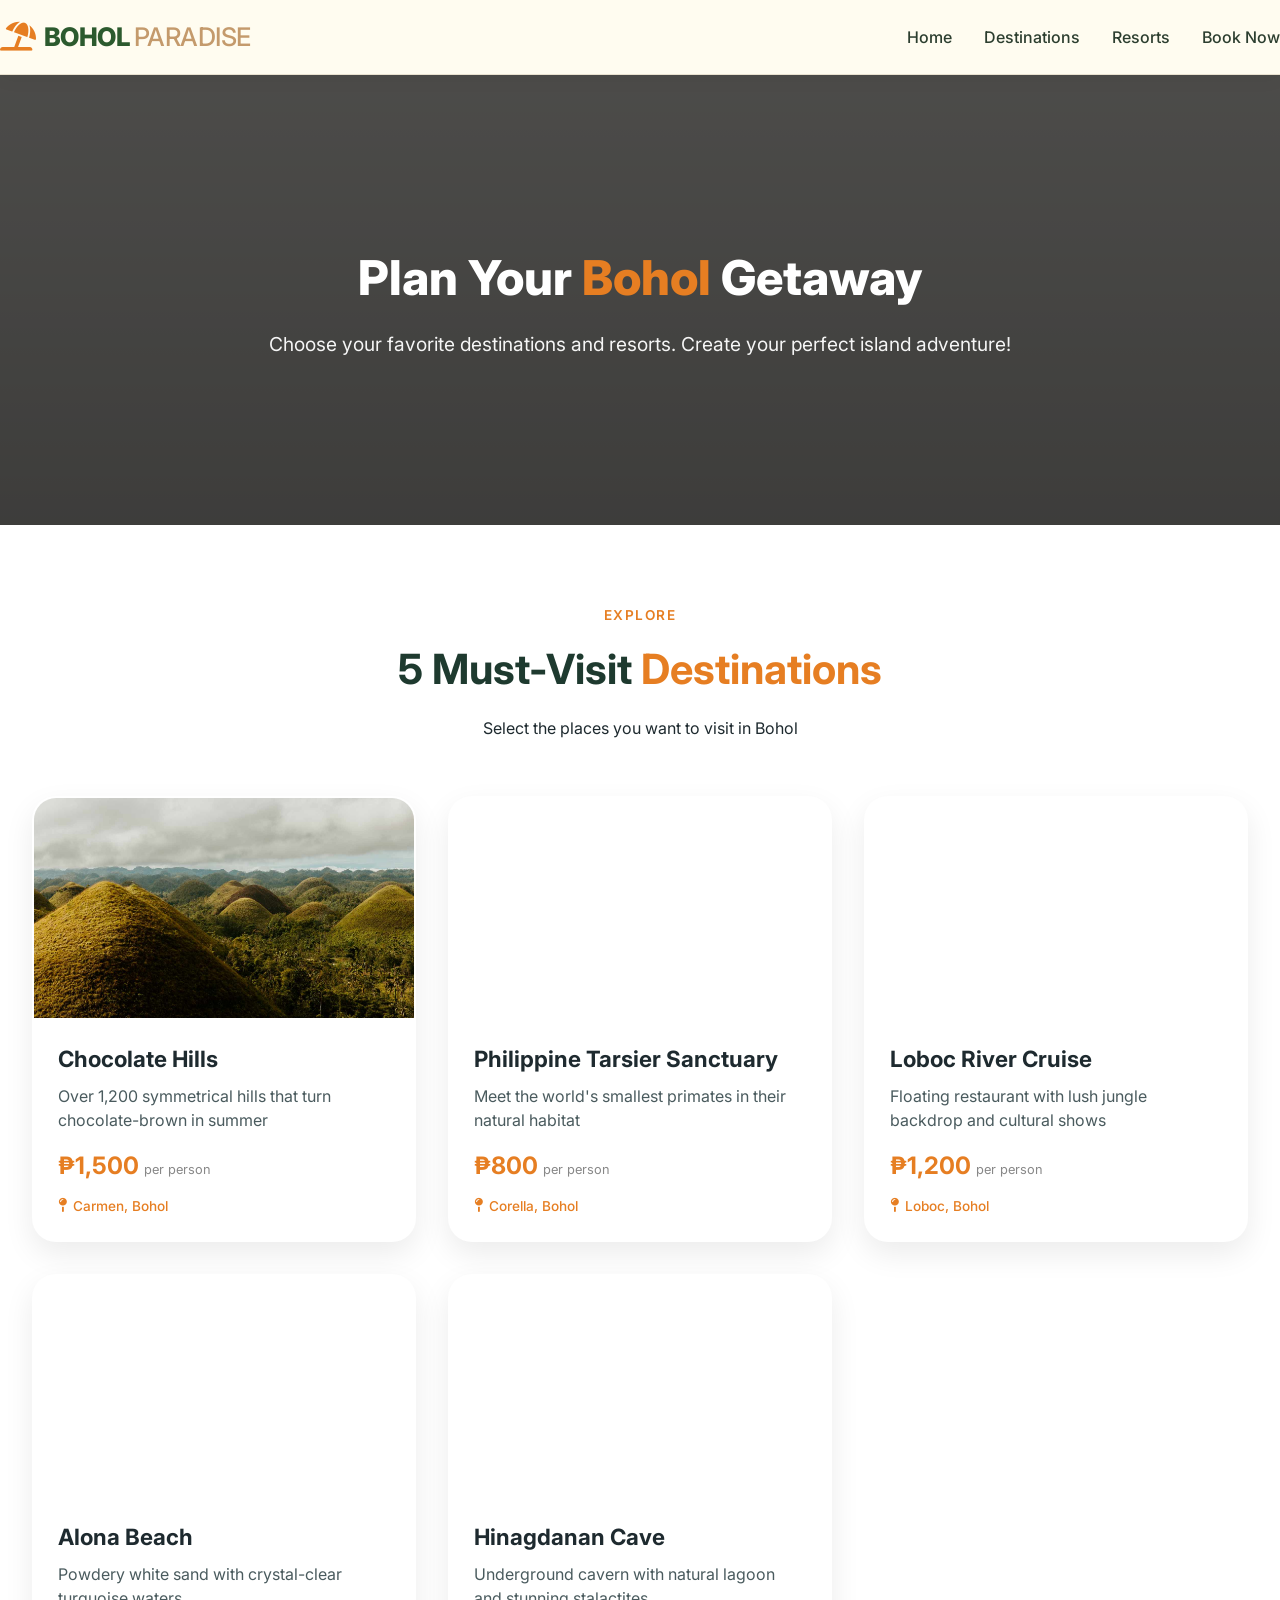
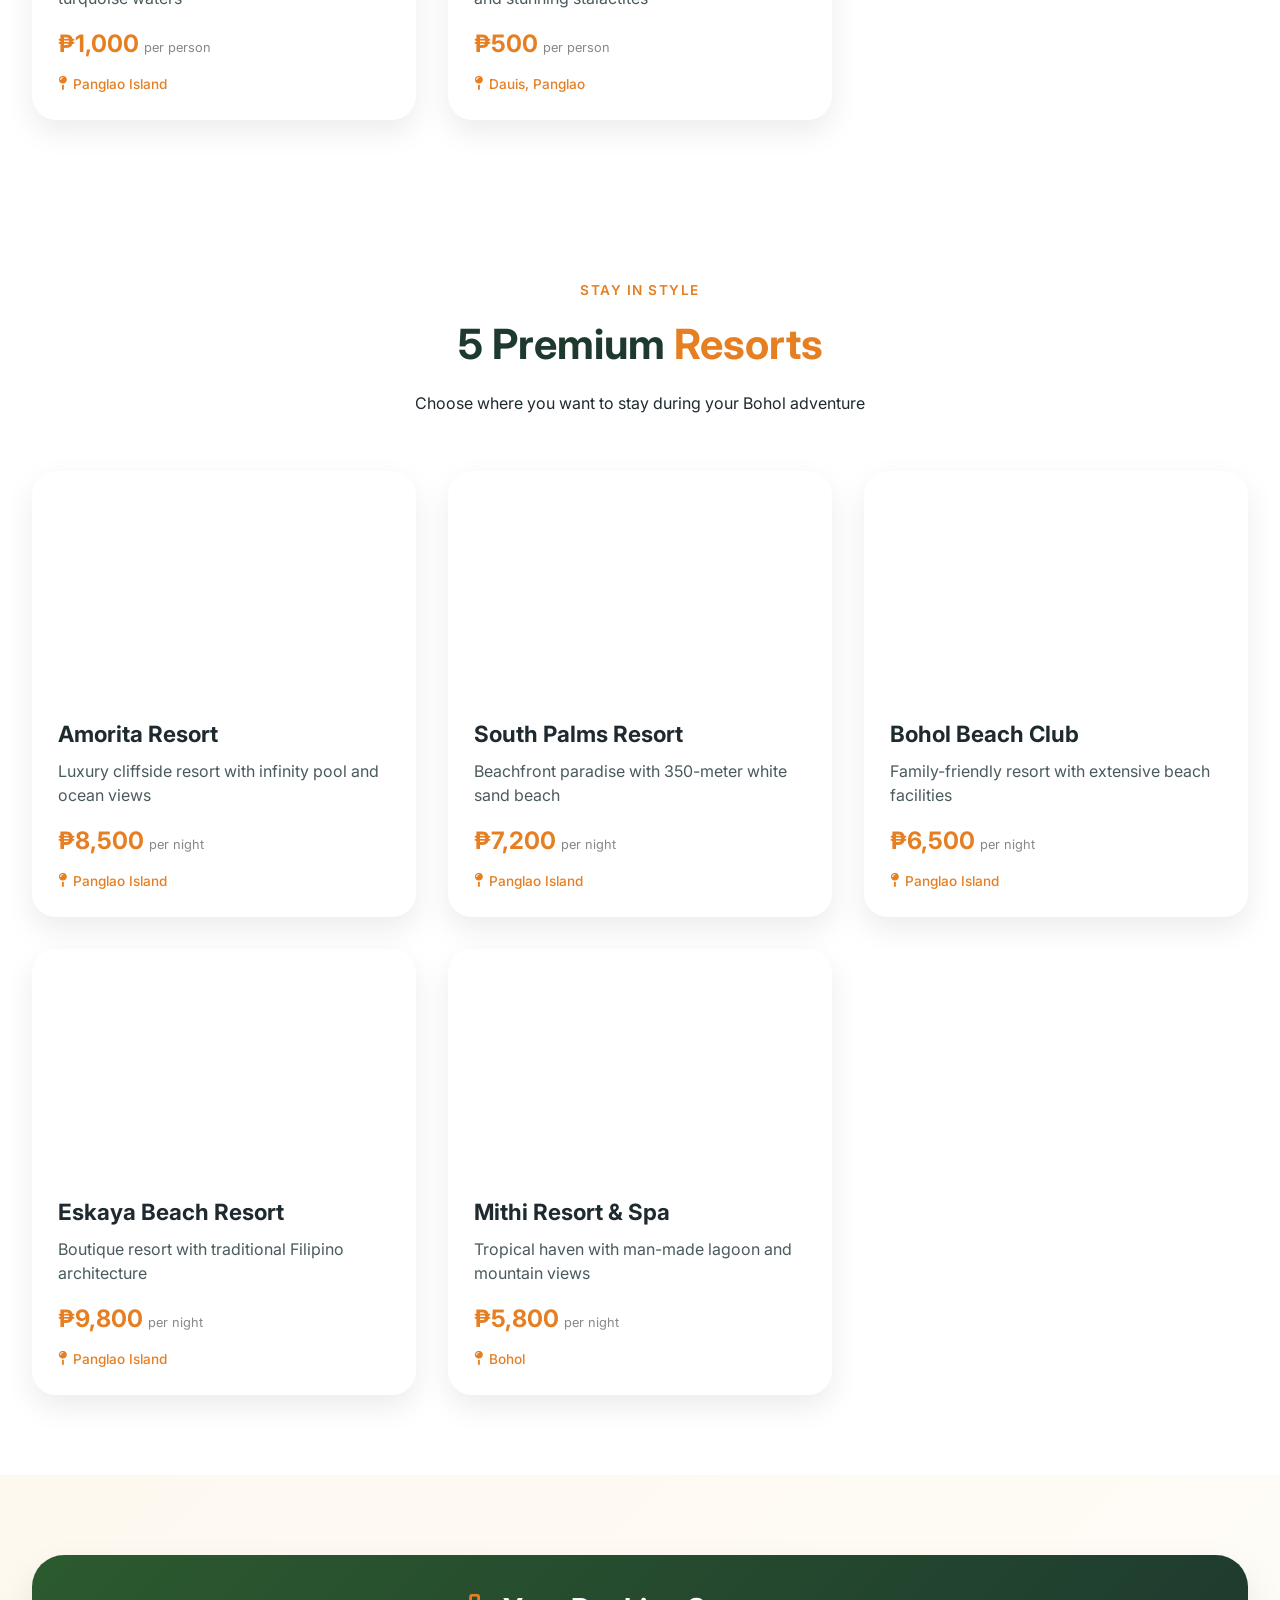
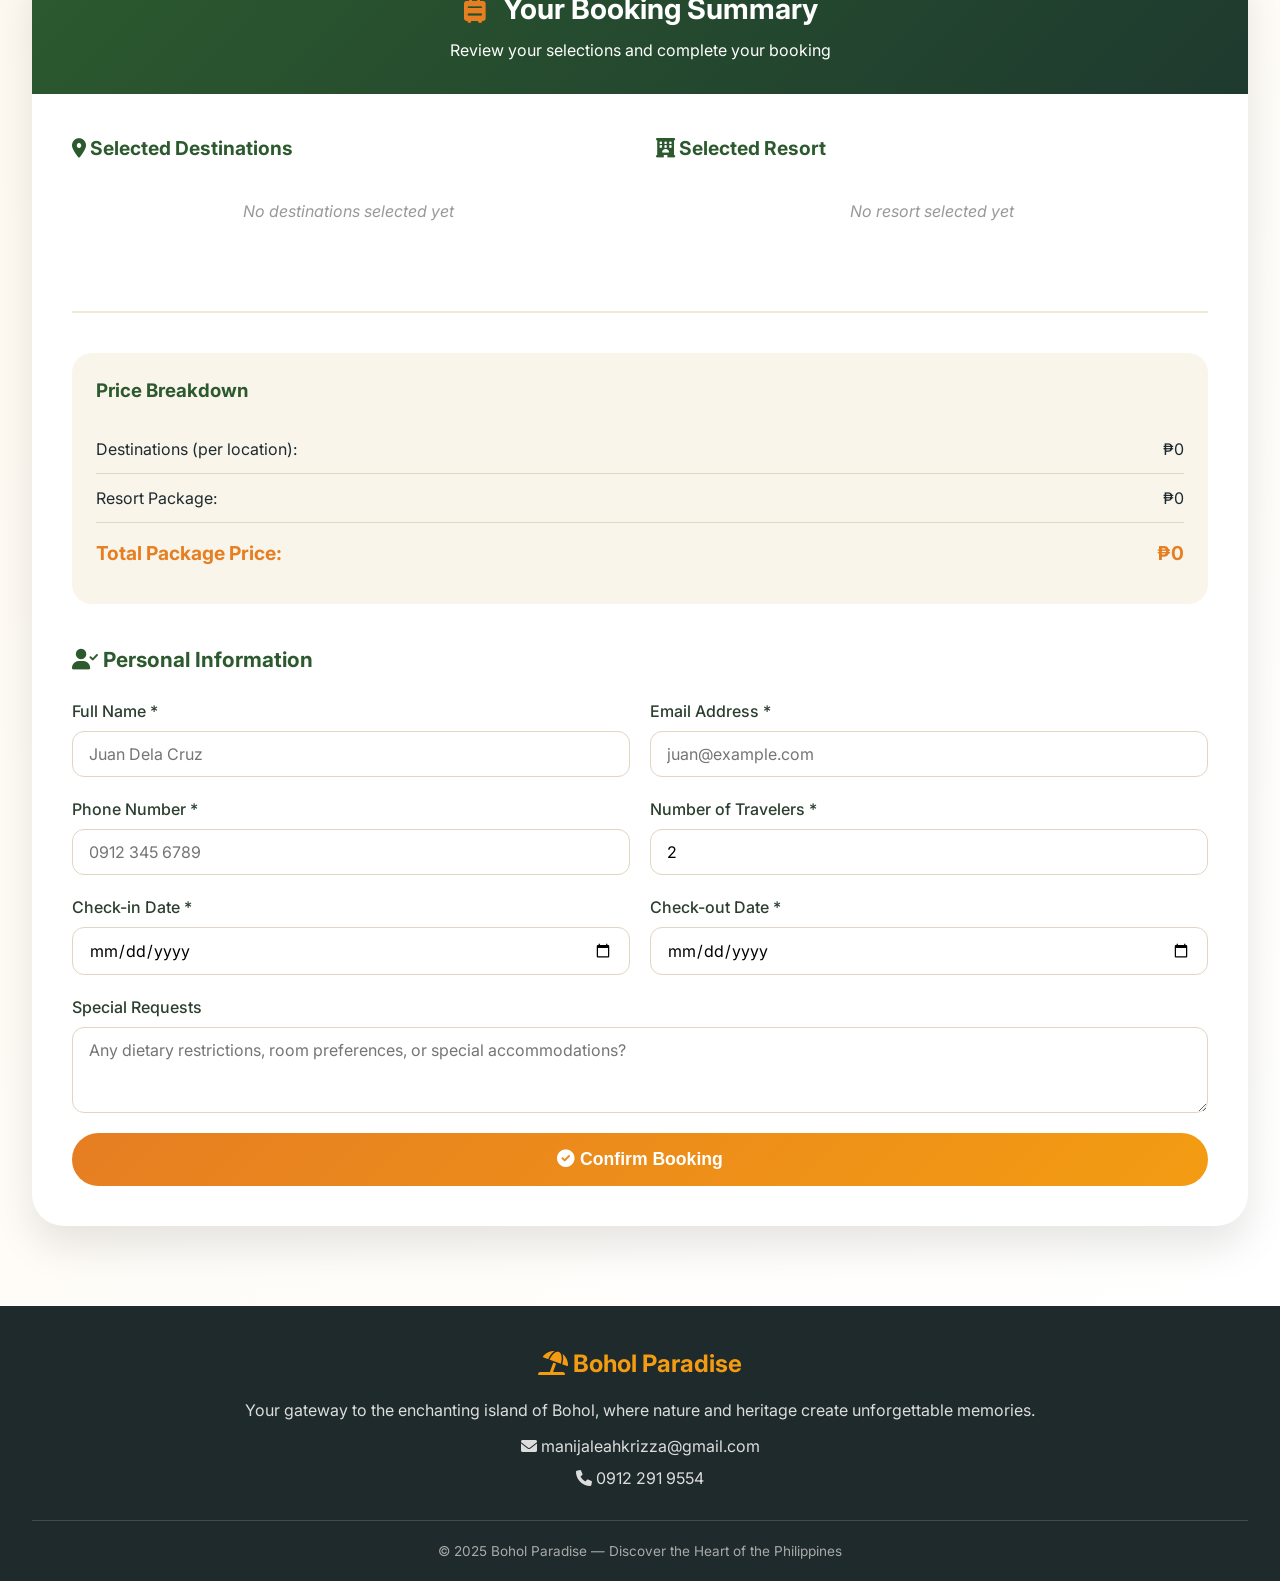
==== Book.html @ 3cb1a031 "Add files via upload" ====
<!DOCTYPE html>
<html lang="en">
<head>
    <meta charset="UTF-8">
    <meta name="viewport" content="width=device-width, initial-scale=1.0">
    <title>Book Your Bohol Adventure | Resorts & Destinations</title>
    <link rel="preconnect" href="https://fonts.googleapis.com">
    <link rel="preconnect" href="https://fonts.gstatic.com" crossorigin>
    <link href="https://fonts.googleapis.com/css2?family=Inter:opsz,wght@14..32,300;14..32,400;14..32,500;14..32,600;14..32,700;14..32,800&display=swap" rel="stylesheet">
    <link rel="stylesheet" href="https://cdnjs.cloudflare.com/ajax/libs/font-awesome/6.0.0-beta3/css/all.min.css">
    <link rel="stylesheet" href="booking.css">
</head>
<body>
    <header>
        <div class="container navbar">
            <div class="logo">
                <i class="fas fa-umbrella-beach"></i>
                <span>BOHOL <span class="light">PARADISE</span></span>
            </div>
            <nav>
                <ul class="nav-links">
                    <li><a href="index.html">Home</a></li>
                    <li><a href="#destinations">Destinations</a></li>
                    <li><a href="#resorts">Resorts</a></li>
                    <li><a href="#booking-section">Book Now</a></li>
                </ul>
            </nav>
            <div class="menu-toggle" id="mobileMenuToggle">
                <i class="fas fa-bars"></i>
            </div>
        </div>
    </header>

    <main>
        <section class="booking-hero">
            <div class="hero-overlay"></div>
            <div class="hero-content container">
                <h1>Plan Your <span class="accent">Bohol</span> Getaway</h1>
                <p>Choose your favorite destinations and resorts. Create your perfect island adventure!</p>
            </div>
        </section>

        <section id="destinations" class="selection-section">
            <div class="container">
                <div class="section-header">
                    <span class="section-subtitle">Explore</span>
                    <h2>5 Must-Visit <span class="accent">Destinations</span></h2>
                    <p>Select the places you want to visit in Bohol</p>
                </div>
                <div class="cards-grid" id="destinationsGrid"></div>
            </div>
        </section>

        <section id="resorts" class="selection-section">
            <div class="container">
                <div class="section-header">
                    <span class="section-subtitle">Stay in Style</span>
                    <h2>5 Premium <span class="accent">Resorts</span></h2>
                    <p>Choose where you want to stay during your Bohol adventure</p>
                </div>
                <div class="cards-grid" id="resortsGrid"></div>
            </div>
        </section>

        <section id="booking-section" class="booking-summary">
            <div class="container">
                <div class="summary-wrapper">
                    <div class="summary-header">
                        <h2><i class="fas fa-suitcase-rolling"></i> Your Booking Summary</h2>
                        <p>Review your selections and complete your booking</p>
                    </div>
                    
                    <div class="summary-content">
                        <div class="selected-items">
                            <div class="selected-destinations">
                                <h3><i class="fas fa-map-marker-alt"></i> Selected Destinations</h3>
                                <div id="selectedDestinationsList" class="selected-list">
                                    <p class="empty-message">No destinations selected yet</p>
                                </div>
                            </div>
                            
                            <div class="selected-resorts">
                                <h3><i class="fas fa-hotel"></i> Selected Resort</h3>
                                <div id="selectedResortList" class="selected-list">
                                    <p class="empty-message">No resort selected yet</p>
                                </div>
                            </div>
                        </div>
                        
                        <div class="price-breakdown">
                            <h3>Price Breakdown</h3>
                            <div class="price-item">
                                <span>Destinations (per location):</span>
                                <span id="destinationsPrice">₱0</span>
                            </div>
                            <div class="price-item">
                                <span>Resort Package:</span>
                                <span id="resortPrice">₱0</span>
                            </div>
                            <div class="price-item total">
                                <span>Total Package Price:</span>
                                <span id="totalPrice">₱0</span>
                            </div>
                        </div>
                        
                        <form id="bookingForm" class="booking-form">
                            <h3><i class="fas fa-user-check"></i> Personal Information</h3>
                            <div class="form-row">
                                <div class="form-group">
                                    <label for="fullName">Full Name *</label>
                                    <input type="text" id="fullName" required placeholder="Juan Dela Cruz">
                                </div>
                                <div class="form-group">
                                    <label for="email">Email Address *</label>
                                    <input type="email" id="email" required placeholder="juan@example.com">
                                </div>
                            </div>
                            <div class="form-row">
                                <div class="form-group">
                                    <label for="phone">Phone Number *</label>
                                    <input type="tel" id="phone" required placeholder="0912 345 6789">
                                </div>
                                <div class="form-group">
                                    <label for="travelers">Number of Travelers *</label>
                                    <input type="number" id="travelers" min="1" value="2" required>
                                </div>
                            </div>
                            <div class="form-row">
                                <div class="form-group">
                                    <label for="checkIn">Check-in Date *</label>
                                    <input type="date" id="checkIn" required>
                                </div>
                                <div class="form-group">
                                    <label for="checkOut">Check-out Date *</label>
                                    <input type="date" id="checkOut" required>
                                </div>
                            </div>
                            <div class="form-group">
                                <label for="specialRequests">Special Requests</label>
                                <textarea id="specialRequests" rows="3" placeholder="Any dietary restrictions, room preferences, or special accommodations?"></textarea>
                            </div>
                            <button type="submit" class="btn-submit" id="submitBooking">
                                <i class="fas fa-check-circle"></i> Confirm Booking
                            </button>
                        </form>
                    </div>
                </div>
            </div>
        </section>
    </main>

    <footer>
        <div class="container">
            <div class="footer-content">
                <div class="footer-logo">
                    <i class="fas fa-umbrella-beach"></i> Bohol Paradise
                </div>
                <p>Your gateway to the enchanting island of Bohol, where nature and heritage create unforgettable memories.</p>
                <div class="contact-info">
                    <p><i class="fas fa-envelope"></i> manijaleahkrizza@gmail.com</p>
                    <p><i class="fas fa-phone"></i> 0912 291 9554</p>
                </div>
            </div>
            <div class="footer-bottom">
                <p>© 2025 Bohol Paradise — Discover the Heart of the Philippines</p>
            </div>
        </div>
    </footer>

    <div id="successModal" class="modal">
        <div class="modal-content">
            <span class="close-modal">&times;</span>
            <i class="fas fa-check-circle modal-icon"></i>
            <h3>Booking Confirmed!</h3>
            <p>Thank you for booking your Bohol adventure! A confirmation email has been sent to your email address. Our travel specialist will contact you within 24 hours.</p>
            <button class="modal-close-btn">OK, Got it!</button>
        </div>
    </div>

    <script src="booking.js"></script>
</body>
</html>
---- booking.css ----
* {
    margin: 0;
    padding: 0;
    box-sizing: border-box;
}

body {
    font-family: 'Inter', sans-serif;
    background-color: #fefcf5;
    color: #1e2a2f;
    scroll-behavior: smooth;
    line-height: 1.5;
}

.container {
    max-width: 1280px;
    margin: 0 auto;
    padding: 0 32px;
}

header {
    background: rgba(255, 252, 240, 0.98);
    backdrop-filter: blur(8px);
    position: sticky;
    top: 0;
    z-index: 100;
    box-shadow: 0 2px 20px rgba(0, 0, 0, 0.05);
    border-bottom: 1px solid #e9e2d0;
}

.navbar {
    display: flex;
    justify-content: space-between;
    align-items: center;
    padding: 18px 0;
    gap: 32px;
}

.logo {
    font-size: 1.6rem;
    font-weight: 800;
    letter-spacing: -0.5px;
    color: #2c5a2e;
    display: flex;
    align-items: center;
    gap: 8px;
}

.logo i {
    font-size: 1.8rem;
    color: #e67e22;
}

.logo .light {
    font-weight: 500;
    color: #c49a6c;
}

.nav-links {
    display: flex;
    gap: 32px;
    list-style: none;
}

.nav-links a {
    text-decoration: none;
    font-weight: 500;
    color: #2c3e2f;
    transition: color 0.3s;
    font-size: 1rem;
}

.nav-links a:hover {
    color: #e67e22;
}

.menu-toggle {
    display: none;
    font-size: 1.8rem;
    cursor: pointer;
    color: #2c5a2e;
}

.booking-hero {
    background: linear-gradient(rgba(0, 0, 0, 0.5), rgba(0, 0, 0, 0.6)), url('https://images.pexels.com/photos/753626/pexels-photo-753626.jpeg?auto=compress&cs=tinysrgb&w=1600');
    background-size: cover;
    background-position: center;
    min-height: 50vh;
    display: flex;
    align-items: center;
    position: relative;
    color: white;
    text-align: center;
}

.hero-overlay {
    position: absolute;
    top: 0;
    left: 0;
    width: 100%;
    height: 100%;
    background: rgba(0, 0, 0, 0.4);
}

.hero-content {
    position: relative;
    z-index: 2;
    width: 100%;
}

.hero-content h1 {
    font-size: 3rem;
    font-weight: 800;
    margin-bottom: 16px;
}

.accent {
    color: #e67e22;
}

.hero-content p {
    font-size: 1.2rem;
    opacity: 0.95;
}

.selection-section {
    padding: 80px 0;
    background: #ffffff;
}

.section-header {
    text-align: center;
    margin-bottom: 56px;
}

.section-subtitle {
    color: #e67e22;
    font-weight: 600;
    letter-spacing: 1.5px;
    text-transform: uppercase;
    font-size: 0.85rem;
    display: block;
    margin-bottom: 12px;
}

.section-header h2 {
    font-size: 2.6rem;
    font-weight: 700;
    color: #1e3a2f;
    margin-bottom: 16px;
}

.cards-grid {
    display: grid;
    grid-template-columns: repeat(auto-fill, minmax(320px, 1fr));
    gap: 32px;
}

.destination-card, .resort-card {
    background: white;
    border-radius: 24px;
    overflow: hidden;
    box-shadow: 0 12px 30px rgba(0, 0, 0, 0.08);
    transition: transform 0.3s, box-shadow 0.3s;
    cursor: pointer;
    position: relative;
    border: 2px solid transparent;
}

.destination-card:hover, .resort-card:hover {
    transform: translateY(-8px);
    box-shadow: 0 20px 35px rgba(0, 0, 0, 0.12);
}

.destination-card.selected, .resort-card.selected {
    border-color: #e67e22;
    box-shadow: 0 15px 35px rgba(230, 126, 34, 0.2);
}

.card-image {
    height: 220px;
    background-size: cover;
    background-position: center;
    position: relative;
}

.selected-badge {
    position: absolute;
    top: 16px;
    right: 16px;
    background: #e67e22;
    color: white;
    width: 32px;
    height: 32px;
    border-radius: 50%;
    display: flex;
    align-items: center;
    justify-content: center;
    font-size: 1rem;
    z-index: 2;
}

.card-content {
    padding: 24px;
}

.card-content h3 {
    font-size: 1.4rem;
    margin-bottom: 8px;
    font-weight: 700;
}

.card-content p {
    color: #4a5b5e;
    margin-bottom: 16px;
    line-height: 1.5;
}

.price {
    font-size: 1.5rem;
    font-weight: 700;
    color: #e67e22;
    margin: 12px 0;
}

.price small {
    font-size: 0.8rem;
    font-weight: 400;
    color: #888;
}

.location {
    font-size: 0.85rem;
    color: #e67e22;
    font-weight: 500;
    display: flex;
    align-items: center;
    gap: 6px;
}

.booking-summary {
    padding: 80px 0;
    background: linear-gradient(135deg, #fef9ef 0%, #ffffff 100%);
}

.summary-wrapper {
    background: white;
    border-radius: 32px;
    overflow: hidden;
    box-shadow: 0 20px 40px rgba(0, 0, 0, 0.1);
}

.summary-header {
    background: linear-gradient(135deg, #2c5a2e, #1e3a2f);
    color: white;
    padding: 32px;
    text-align: center;
}

.summary-header h2 {
    font-size: 1.8rem;
    margin-bottom: 8px;
}

.summary-header i {
    color: #e67e22;
    margin-right: 10px;
}

.summary-content {
    padding: 40px;
}

.selected-items {
    display: grid;
    grid-template-columns: 1fr 1fr;
    gap: 32px;
    margin-bottom: 40px;
    padding-bottom: 32px;
    border-bottom: 2px solid #f0e9d8;
}

.selected-destinations h3, .selected-resorts h3 {
    font-size: 1.2rem;
    margin-bottom: 16px;
    color: #2c5a2e;
}

.selected-list {
    min-height: 100px;
}

.selected-item {
    background: #fef9ef;
    padding: 12px;
    margin-bottom: 10px;
    border-radius: 12px;
    display: flex;
    justify-content: space-between;
    align-items: center;
    border-left: 4px solid #e67e22;
}

.selected-item .remove-btn {
    background: #ff6b6b;
    color: white;
    border: none;
    width: 28px;
    height: 28px;
    border-radius: 50%;
    cursor: pointer;
    font-size: 0.8rem;
    transition: 0.2s;
}

.selected-item .remove-btn:hover {
    background: #ff4444;
    transform: scale(1.05);
}

.empty-message {
    color: #999;
    font-style: italic;
    padding: 20px;
    text-align: center;
}

.price-breakdown {
    background: #f9f5ea;
    padding: 24px;
    border-radius: 20px;
    margin-bottom: 40px;
}

.price-breakdown h3 {
    margin-bottom: 20px;
    color: #2c5a2e;
}

.price-item {
    display: flex;
    justify-content: space-between;
    padding: 12px 0;
    border-bottom: 1px solid #e0d6c2;
}

.price-item.total {
    border-bottom: none;
    font-size: 1.2rem;
    font-weight: 700;
    color: #e67e22;
    padding-top: 16px;
}

.booking-form h3 {
    font-size: 1.3rem;
    margin-bottom: 24px;
    color: #2c5a2e;
}

.form-row {
    display: grid;
    grid-template-columns: 1fr 1fr;
    gap: 20px;
    margin-bottom: 20px;
}

.form-group {
    display: flex;
    flex-direction: column;
}

.form-group label {
    margin-bottom: 8px;
    font-weight: 500;
    color: #2c3e2f;
}

.form-group input, .form-group select, .form-group textarea {
    padding: 12px 16px;
    border: 1px solid #e0d6c2;
    border-radius: 12px;
    font-family: 'Inter', sans-serif;
    font-size: 1rem;
    transition: 0.2s;
}

.form-group input:focus, .form-group select:focus, .form-group textarea:focus {
    outline: none;
    border-color: #e67e22;
    box-shadow: 0 0 0 3px rgba(230, 126, 34, 0.1);
}

.btn-submit {
    background: linear-gradient(135deg, #e67e22, #f39c12);
    color: white;
    border: none;
    padding: 16px 32px;
    border-radius: 50px;
    font-size: 1.1rem;
    font-weight: 600;
    cursor: pointer;
    transition: all 0.3s;
    width: 100%;
    margin-top: 20px;
}

.btn-submit:hover {
    transform: translateY(-2px);
    box-shadow: 0 10px 25px rgba(230, 126, 34, 0.3);
}

footer {
    background: #1e2a2b;
    color: #ddd;
    padding: 40px 0 20px;
}

.footer-content {
    text-align: center;
    margin-bottom: 30px;
}

.footer-logo {
    font-size: 1.5rem;
    font-weight: 700;
    margin-bottom: 16px;
    color: #f39c12;
}

.footer-content p {
    margin-bottom: 12px;
}

.contact-info p {
    margin: 8px 0;
}

.footer-bottom {
    text-align: center;
    border-top: 1px solid #3b4e48;
    padding-top: 20px;
    font-size: 0.85rem;
    color: #aaa;
}

.modal {
    display: none;
    position: fixed;
    top: 0;
    left: 0;
    width: 100%;
    height: 100%;
    background: rgba(0, 0, 0, 0.7);
    z-index: 1000;
    justify-content: center;
    align-items: center;
    backdrop-filter: blur(4px);
}

.modal-content {
    background: white;
    max-width: 480px;
    width: 90%;
    padding: 40px 32px;
    border-radius: 36px;
    text-align: center;
    animation: fadeInUp 0.3s;
    box-shadow: 0 25px 40px rgba(0,0,0,0.3);
}

.modal-icon {
    font-size: 3.5rem;
    color: #e67e22;
    margin-bottom: 20px;
}

.modal-content h3 {
    font-size: 1.8rem;
    margin-bottom: 16px;
}

.modal-close-btn {
    background: #e67e22;
    border: none;
    padding: 12px 28px;
    border-radius: 40px;
    margin-top: 24px;
    font-weight: 600;
    cursor: pointer;
    color: white;
    font-size: 1rem;
}

.close-modal {
    float: right;
    font-size: 1.8rem;
    cursor: pointer;
    margin-top: -12px;
    transition: 0.2s;
}

@keyframes fadeInUp {
    from {
        opacity: 0;
        transform: translateY(30px);
    }
    to {
        opacity: 1;
        transform: translateY(0);
    }
}

@media (max-width: 768px) {
    .nav-links {
        display: none;
    }
    .menu-toggle {
        display: block;
    }
    .nav-links.active {
        display: flex;
        flex-direction: column;
        position: absolute;
        top: 80px;
        left: 0;
        width: 100%;
        background: white;
        padding: 28px;
        gap: 24px;
        box-shadow: 0 20px 30px rgba(0,0,0,0.1);
        border-radius: 0 0 24px 24px;
    }
    .cards-grid {
        grid-template-columns: 1fr;
    }
    .selected-items {
        grid-template-columns: 1fr;
        gap: 24px;
    }
    .form-row {
        grid-template-columns: 1fr;
        gap: 16px;
    }
    .hero-content h1 {
        font-size: 2rem;
    }
    .container {
        padding: 0 20px;
    }
    .summary-content {
        padding: 24px;
    }
}
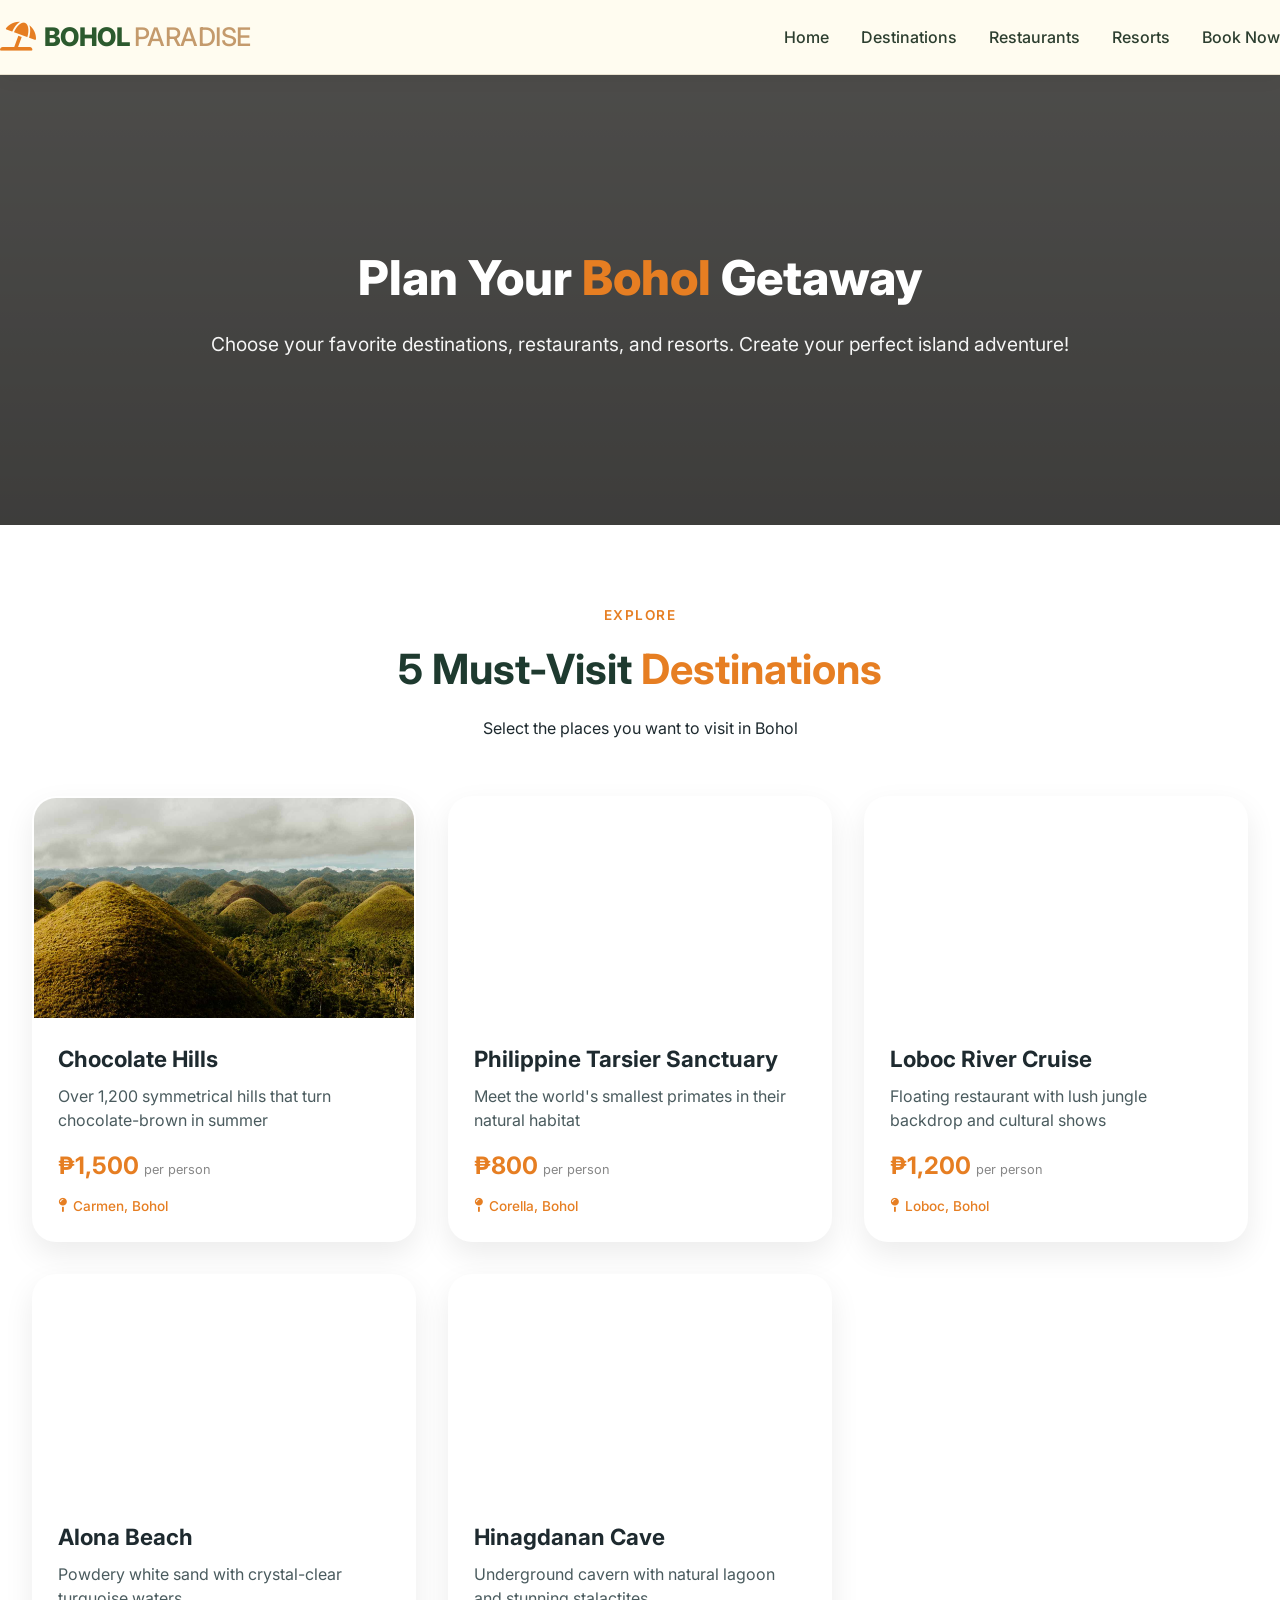
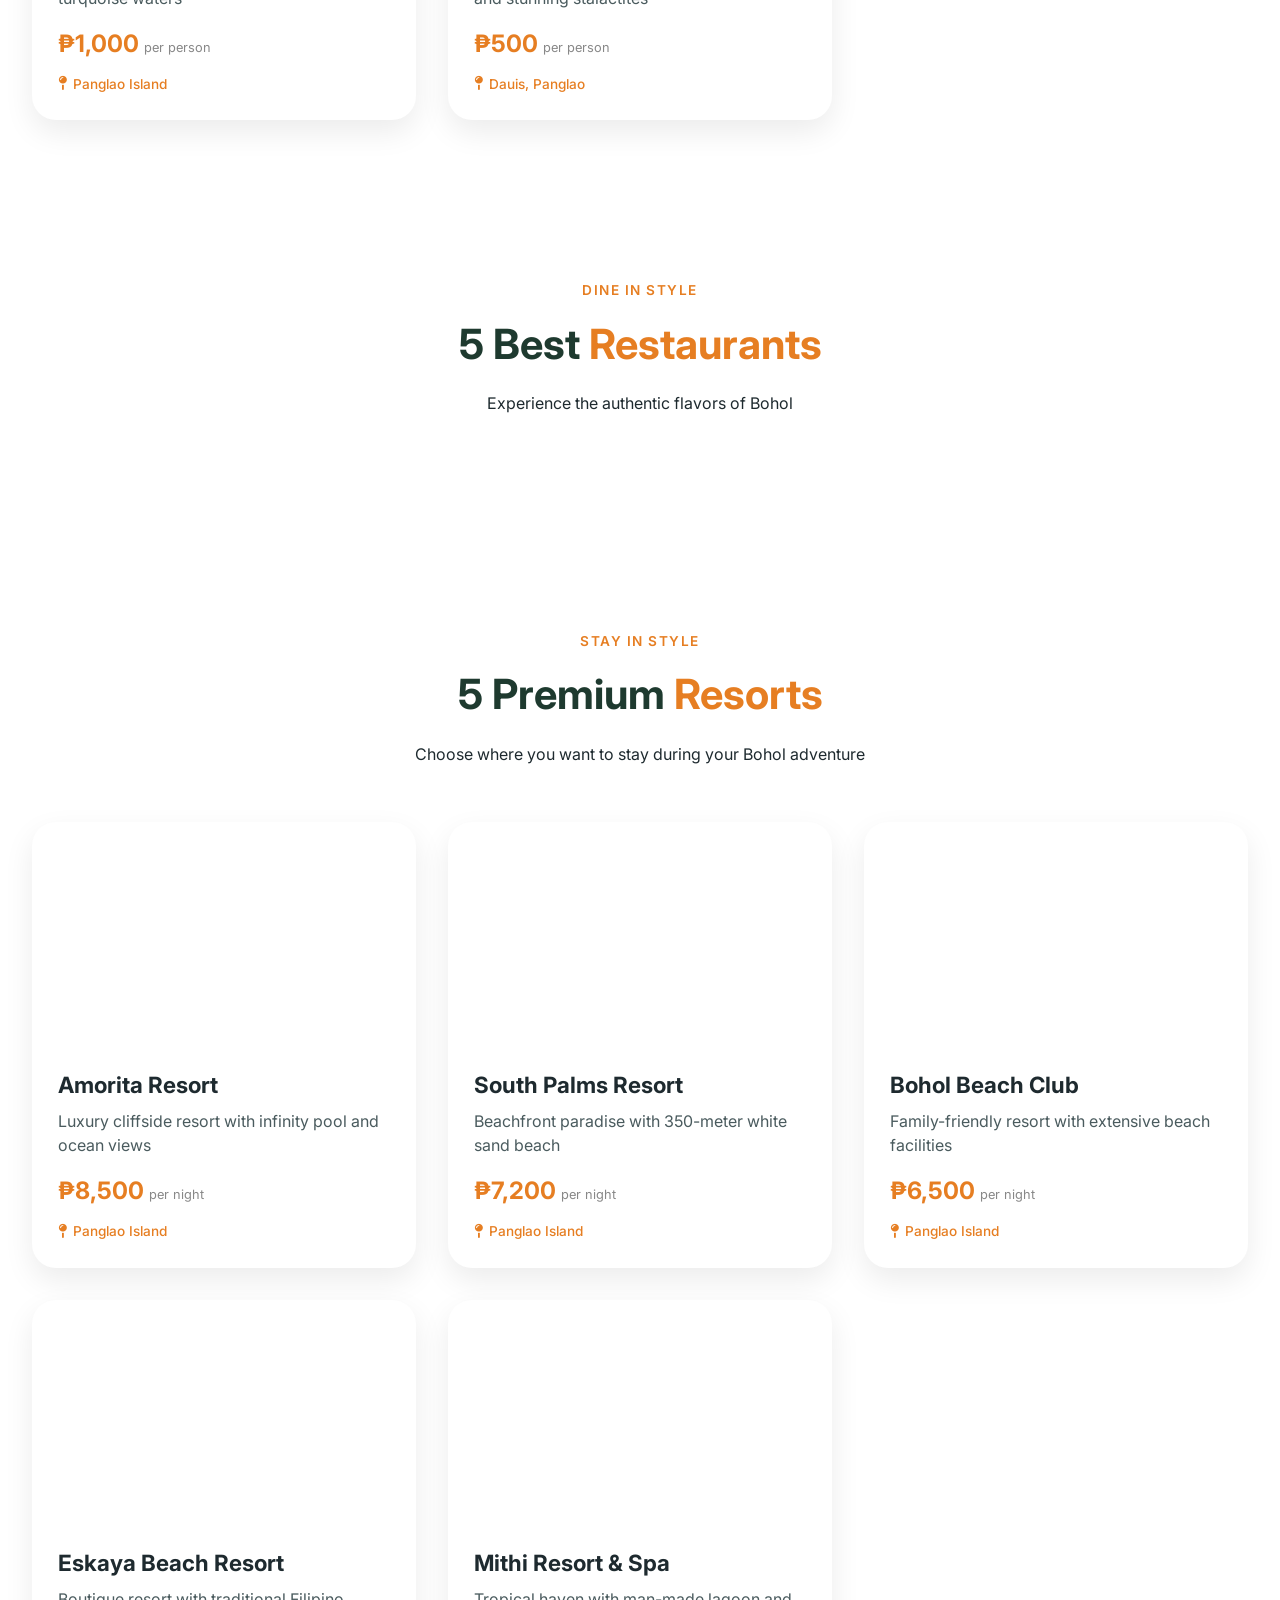
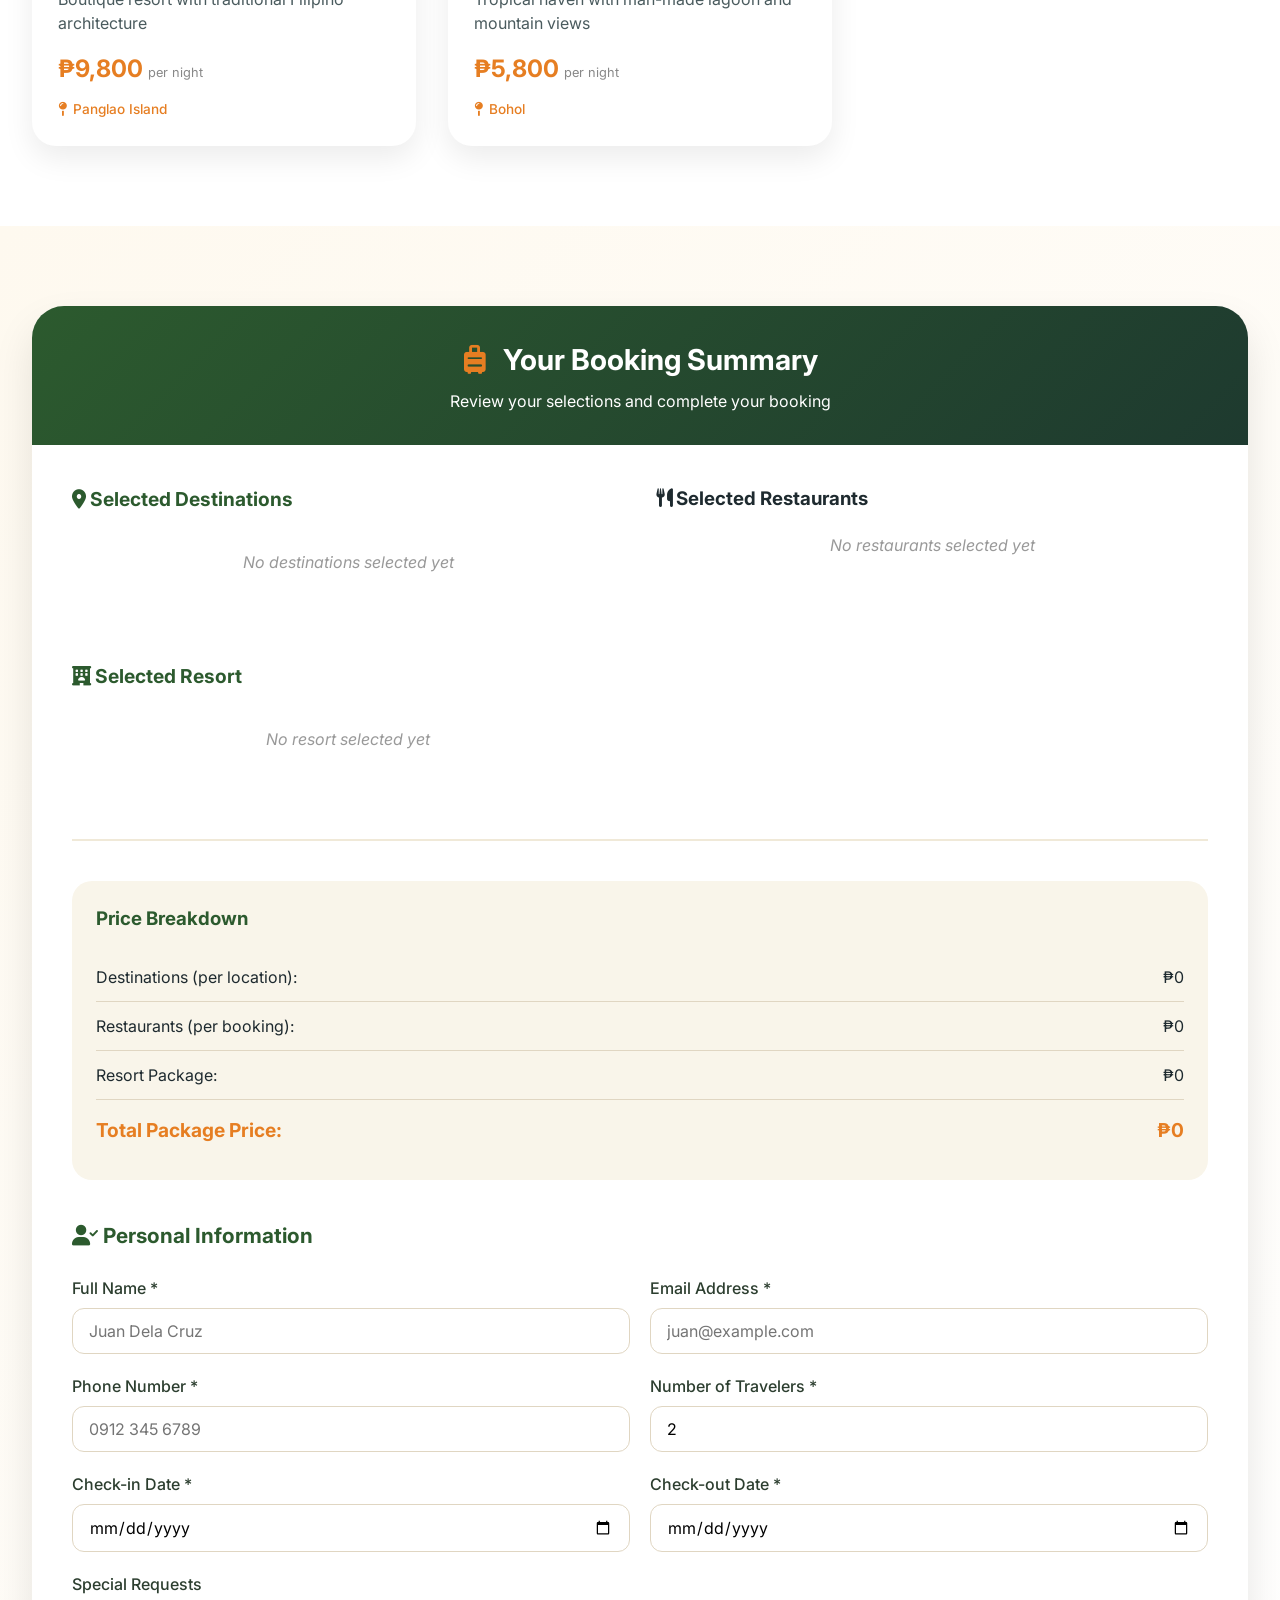
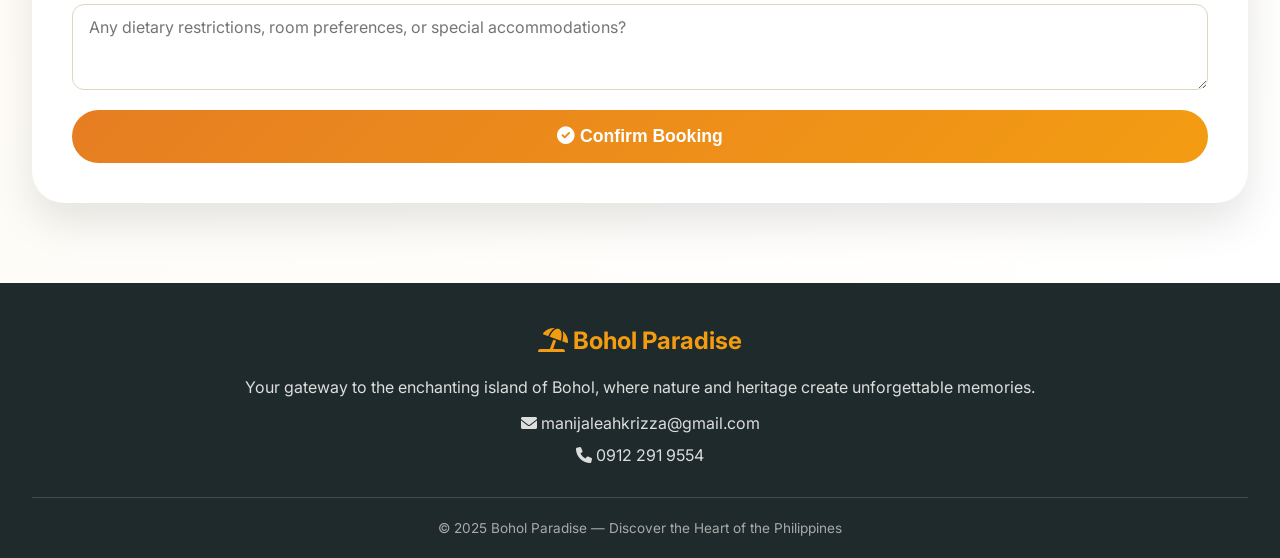
==== commit 1a1e04c4: "Update Book.html" ====
--- a/Book.html
+++ b/Book.html
@@ -3,7 +3,7 @@
 <head>
     <meta charset="UTF-8">
     <meta name="viewport" content="width=device-width, initial-scale=1.0">
-    <title>Book Your Bohol Adventure | Resorts & Destinations</title>
+    <title>Book Your Bohol Adventure | Resorts, Destinations & Restaurants</title>
     <link rel="preconnect" href="https://fonts.googleapis.com">
     <link rel="preconnect" href="https://fonts.gstatic.com" crossorigin>
     <link href="https://fonts.googleapis.com/css2?family=Inter:opsz,wght@14..32,300;14..32,400;14..32,500;14..32,600;14..32,700;14..32,800&display=swap" rel="stylesheet">
@@ -21,6 +21,7 @@
                 <ul class="nav-links">
                     <li><a href="index.html">Home</a></li>
                     <li><a href="#destinations">Destinations</a></li>
+                    <li><a href="#restaurants">Restaurants</a></li>
                     <li><a href="#resorts">Resorts</a></li>
                     <li><a href="#booking-section">Book Now</a></li>
                 </ul>
@@ -36,7 +37,7 @@
             <div class="hero-overlay"></div>
             <div class="hero-content container">
                 <h1>Plan Your <span class="accent">Bohol</span> Getaway</h1>
-                <p>Choose your favorite destinations and resorts. Create your perfect island adventure!</p>
+                <p>Choose your favorite destinations, restaurants, and resorts. Create your perfect island adventure!</p>
             </div>
         </section>
 
@@ -48,6 +49,17 @@
                     <p>Select the places you want to visit in Bohol</p>
                 </div>
                 <div class="cards-grid" id="destinationsGrid"></div>
+            </div>
+        </section>
+
+        <section id="restaurants" class="selection-section">
+            <div class="container">
+                <div class="section-header">
+                    <span class="section-subtitle">Dine in Style</span>
+                    <h2>5 Best <span class="accent">Restaurants</span></h2>
+                    <p>Experience the authentic flavors of Bohol</p>
+                </div>
+                <div class="cards-grid" id="restaurantsGrid"></div>
             </div>
         </section>
 
@@ -79,6 +91,13 @@
                                 </div>
                             </div>
                             
+                            <div class="selected-restaurants">
+                                <h3><i class="fas fa-utensils"></i> Selected Restaurants</h3>
+                                <div id="selectedRestaurantsList" class="selected-list">
+                                    <p class="empty-message">No restaurants selected yet</p>
+                                </div>
+                            </div>
+                            
                             <div class="selected-resorts">
                                 <h3><i class="fas fa-hotel"></i> Selected Resort</h3>
                                 <div id="selectedResortList" class="selected-list">
@@ -92,6 +111,10 @@
                             <div class="price-item">
                                 <span>Destinations (per location):</span>
                                 <span id="destinationsPrice">₱0</span>
+                            </div>
+                            <div class="price-item">
+                                <span>Restaurants (per booking):</span>
+                                <span id="restaurantsPrice">₱0</span>
                             </div>
                             <div class="price-item">
                                 <span>Resort Package:</span>
@@ -179,4 +202,4 @@
 
     <script src="booking.js"></script>
 </body>
-</html>+</html>
